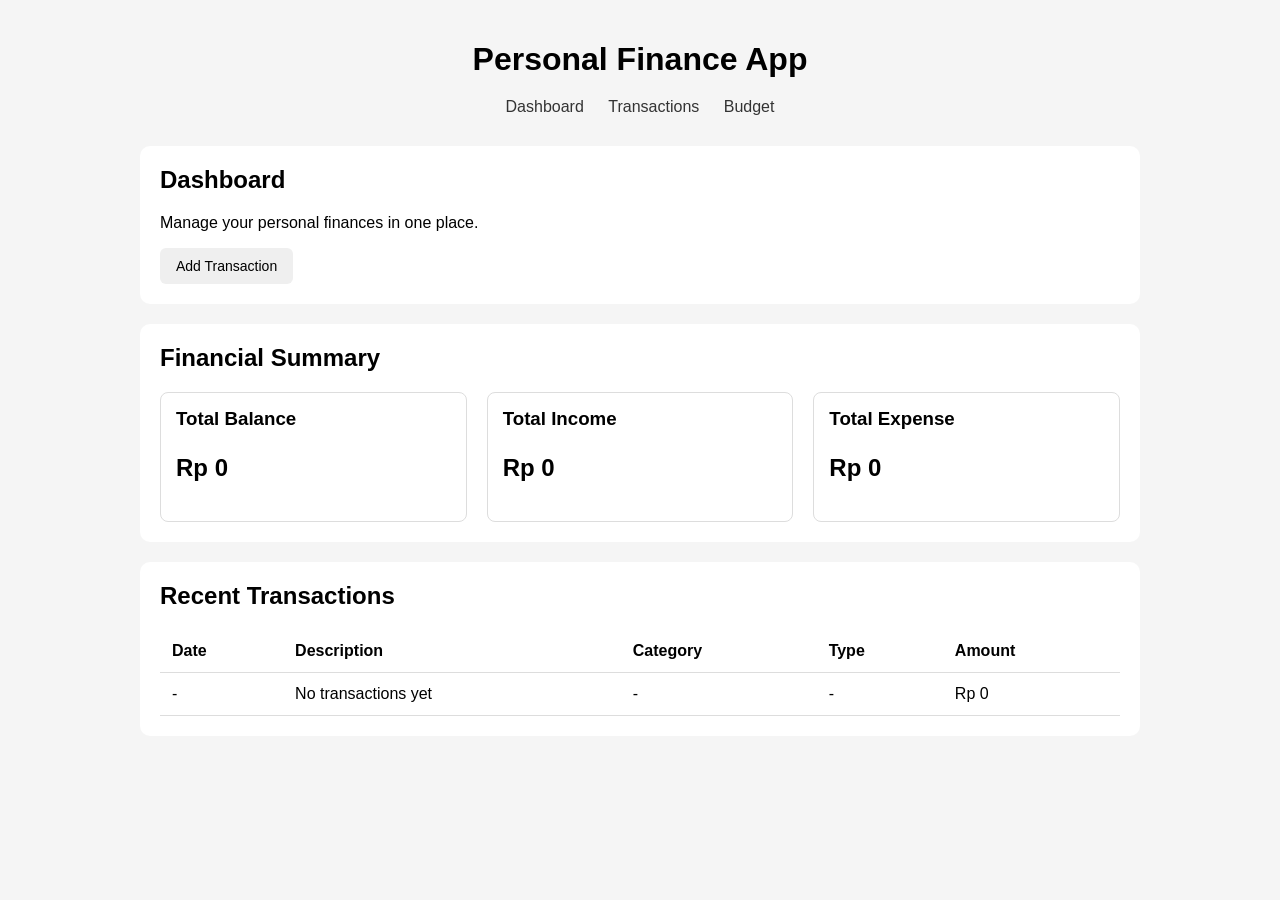
==== frontend/index.html @ 4fa8f25d "Build initial frontend dashboard" ====
<!DOCTYPE html>
<html lang="en">
<head>
    <meta charset="UTF-8">
    <meta name="viewport" content="width=device-width, initial-scale=1.0">

    <title>Personal Finance App</title>

    <link rel="stylesheet" href="css/style.css">
</head>
<body>

    <header>
        <h1>Personal Finance App</h1>

        <nav>
            <a href="#">Dashboard</a>
            <a href="#">Transactions</a>
            <a href="#">Budget</a>
        </nav>
    </header>

    <main>
        <section>
            <h2>Dashboard</h2>
            <p>Manage your personal finances in one place.</p>

            <button id="add-transaction-btn">
                Add Transaction
            </button>
        </section>

        <section id="transaction-form-section" class="hidden">
            <h2>Add Transaction</h2>

            <form id="transaction-form">

                <div class="form-container">

                    <div class="form-group">
                        <label for="description">Description</label>
                        <input
                            type="text"
                            id="description"
                            placeholder="e.g. Grocery shopping"
                            required
                        >
                    </div>

                    <div class="form-group">
                        <label for="amount">Amount</label>
                        <input
                            type="number"
                            id="amount"
                            placeholder="e.g. 50000"
                            required
                        >
                    </div>

                    <div class="form-group">
                        <label for="type">Type</label>
                        <select id="type" required>
                            <option value="">Select type</option>
                            <option value="income">Income</option>
                            <option value="expense">Expense</option>
                        </select>
                    </div>

                    <div class="form-group">
                        <label for="category">Category</label>
                        <input
                            type="text"
                            id="category"
                            placeholder="e.g. Food"
                            required
                        >
                    </div>

                    <div class="form-group">
                        <label for="date">Date</label>
                        <input
                            type="date"
                            id="date"
                            required
                        >
                    </div>

                </div>

                <div class="form-actions">
                    <button type="submit">
                        Save Transaction
                    </button>

                    <button type="button" id="cancel-transaction-btn">
                        Cancel
                    </button>
                </div>

            </form>
        </section>

        <section>
            <h2>Financial Summary</h2>

            <div class="summary-container">

                <div class="summary-card">
                    <h3>Total Balance</h3>
                    <p>Rp 0</p>
                </div>

                <div class="summary-card">
                    <h3>Total Income</h3>
                    <p>Rp 0</p>
                </div>

                <div class="summary-card">
                    <h3>Total Expense</h3>
                    <p>Rp 0</p>
                </div>

            </div>
        </section>

        <section>
            <h2>Recent Transactions</h2>

            <table>
                <thead>
                    <tr>
                        <th>Date</th>
                        <th>Description</th>
                        <th>Category</th>
                        <th>Type</th>
                        <th>Amount</th>
                    </tr>
                </thead>

                <tbody>
                    <tr>
                        <td>-</td>
                        <td>No transactions yet</td>
                        <td>-</td>
                        <td>-</td>
                        <td>Rp 0</td>
                    </tr>
                </tbody>
            </table>
        </section>
    </main>

    <script src="js/script.js"></script>
</body>
</html>
---- frontend/css/style.css ----
body {
    font-family: Arial, sans-serif;
    background-color: #f5f5f5;
    margin: 0;
    padding: 20px;
}

header {
    text-align: center;
    margin-bottom: 30px;
}

nav {
    margin-top: 20px;
}

nav a {
    margin: 0 10px;
    text-decoration: none;
    color: #333;
}

nav a:hover {
    text-decoration: underline;
}

main {
    max-width: 1000px;
    margin: 0 auto;
}

section {
    background-color: white;
    padding: 20px;
    margin-bottom: 20px;
    border-radius: 10px;
}

h1 {
    margin-bottom: 10px;
}

h2 {
    margin-top: 0;
}

button {
    padding: 10px 16px;
    border: none;
    border-radius: 6px;
    cursor: pointer;
    font-size: 14px;
}

.summary-container {
    display: flex;
    gap: 20px;
}

.summary-card {
    flex: 1;
    padding: 15px;
    border: 1px solid #ddd;
    border-radius: 8px;
}

.summary-card h3 {
    margin-top: 0;
}

.summary-card p {
    font-size: 24px;
    font-weight: bold;
}

table {
    width: 100%;
    border-collapse: collapse;
}

th,
td {
    padding: 12px;
    text-align: left;
    border-bottom: 1px solid #ddd;
}

th {
    font-weight: bold;
}

.hidden {
    display: none;
}

.form-container {
    display: grid;
    grid-template-columns: 1fr 1fr;
    gap: 15px 20px;
}

.form-group {
    margin-bottom: 5px;
}

.form-group label {
    display: block;
    margin-bottom: 5px;
    font-weight: bold;
}

.form-group input,
.form-group select {
    width: 100%;
    padding: 10px;
    box-sizing: border-box;
    border: 1px solid #ccc;
    border-radius: 6px;
}

.form-actions {
    display: flex;
    gap: 10px;
    margin-top: 20px;
}

@media (max-width: 600px) {
    body {
        padding: 10px;
    }

    .summary-container {
        flex-direction: column;
    }

    .form-container {
        grid-template-columns: 1fr;
    }

    nav a {
        display: block;
        margin: 10px 0;
    }

    table {
        font-size: 12px;
    }

    th,
    td {
        padding: 8px;
    }
}
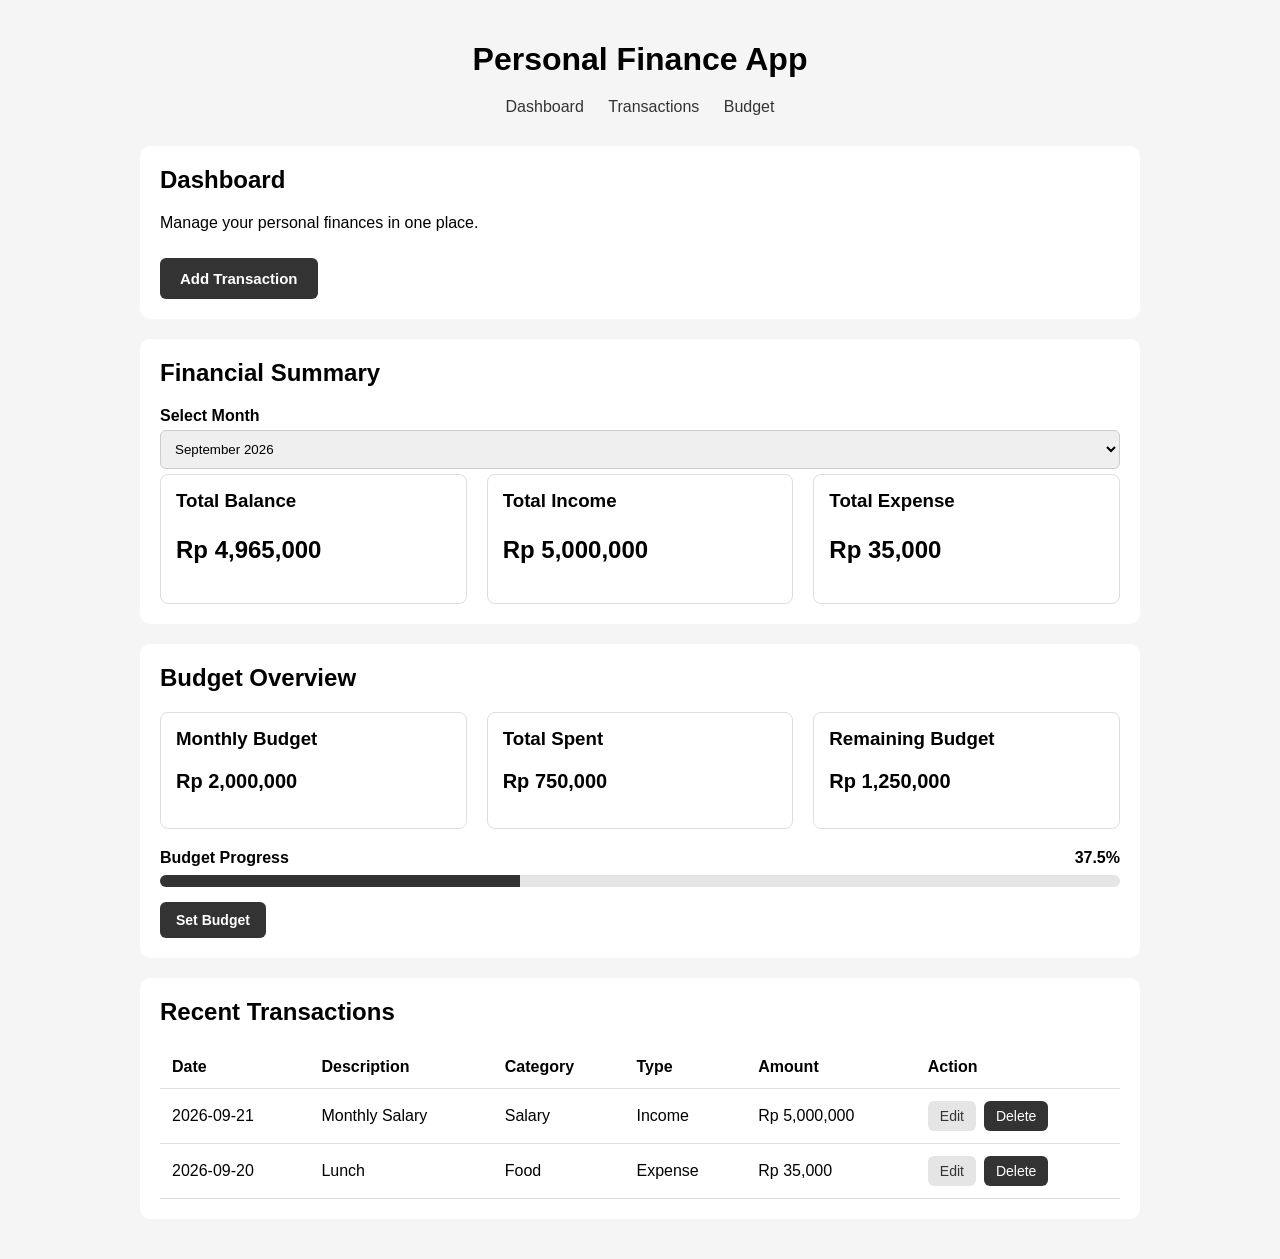
==== commit 2d393045: "Build dashboard UI and budget overview" ====
--- a/frontend/index.html
+++ b/frontend/index.html
@@ -21,6 +21,7 @@
     </header>
 
     <main>
+
         <section>
             <h2>Dashboard</h2>
             <p>Manage your personal finances in one place.</p>
@@ -30,7 +31,80 @@
             </button>
         </section>
 
+        <section>
+            <h2>Financial Summary</h2>
+
+            <div class="form-group">
+                <label for="summary-month">Select Month</label>
+
+                <select id="summary-month">
+                    <option value="2026-09">September 2026</option>
+                </select>
+            </div>
+
+            <div class="summary-container">
+
+                <div class="summary-card">
+                    <h3>Total Balance</h3>
+                    <p>Rp 4,965,000</p>
+                </div>
+
+                <div class="summary-card">
+                    <h3>Total Income</h3>
+                    <p>Rp 5,000,000</p>
+                </div>
+
+                <div class="summary-card">
+                    <h3>Total Expense</h3>
+                    <p>Rp 35,000</p>
+                </div>
+
+            </div>
+        </section>
+
+        <section>
+            <h2>Budget Overview</h2>
+
+            <div class="budget-container">
+
+                <div class="budget-item">
+                    <h3>Monthly Budget</h3>
+                    <p>Rp 2,000,000</p>
+                </div>
+
+                <div class="budget-item">
+                    <h3>Total Spent</h3>
+                    <p>Rp 750,000</p>
+                </div>
+
+                <div class="budget-item">
+                    <h3>Remaining Budget</h3>
+                    <p>Rp 1,250,000</p>
+                </div>
+
+            </div>
+
+            <div class="budget-progress">
+
+                <div class="budget-progress-header">
+                    <span>Budget Progress</span>
+                    <span>37.5%</span>
+                </div>
+
+                <div class="progress-bar">
+                    <div class="progress-fill"></div>
+                </div>
+
+            </div>
+
+            <button type="button" id="set-budget-btn">
+                Set Budget
+            </button>
+
+        </section>
+
         <section id="transaction-form-section" class="hidden">
+
             <h2>Add Transaction</h2>
 
             <form id="transaction-form">
@@ -42,7 +116,7 @@
                         <input
                             type="text"
                             id="description"
-                            placeholder="e.g. Grocery shopping"
+                            placeholder="Example: Monthly salary"
                             required
                         >
                     </div>
@@ -52,7 +126,8 @@
                         <input
                             type="number"
                             id="amount"
-                            placeholder="e.g. 50000"
+                            placeholder="Example: 5000000"
+                            min="0"
                             required
                         >
                     </div>
@@ -68,12 +143,16 @@
 
                     <div class="form-group">
                         <label for="category">Category</label>
-                        <input
-                            type="text"
-                            id="category"
-                            placeholder="e.g. Food"
-                            required
-                        >
+                        <select id="category" required>
+                            <option value="">Select category</option>
+                            <option value="salary">Salary</option>
+                            <option value="food">Food</option>
+                            <option value="transportation">Transportation</option>
+                            <option value="shopping">Shopping</option>
+                            <option value="bills">Bills</option>
+                            <option value="entertainment">Entertainment</option>
+                            <option value="other">Other</option>
+                        </select>
                     </div>
 
                     <div class="form-group">
@@ -88,6 +167,7 @@
                 </div>
 
                 <div class="form-actions">
+
                     <button type="submit">
                         Save Transaction
                     </button>
@@ -95,38 +175,18 @@
                     <button type="button" id="cancel-transaction-btn">
                         Cancel
                     </button>
+
                 </div>
 
             </form>
-        </section>
-
-        <section>
-            <h2>Financial Summary</h2>
-
-            <div class="summary-container">
-
-                <div class="summary-card">
-                    <h3>Total Balance</h3>
-                    <p>Rp 0</p>
-                </div>
-
-                <div class="summary-card">
-                    <h3>Total Income</h3>
-                    <p>Rp 0</p>
-                </div>
-
-                <div class="summary-card">
-                    <h3>Total Expense</h3>
-                    <p>Rp 0</p>
-                </div>
-
-            </div>
+
         </section>
 
         <section>
             <h2>Recent Transactions</h2>
 
             <table>
+
                 <thead>
                     <tr>
                         <th>Date</th>
@@ -134,20 +194,55 @@
                         <th>Category</th>
                         <th>Type</th>
                         <th>Amount</th>
+                        <th>Action</th>
                     </tr>
                 </thead>
 
                 <tbody>
+
                     <tr>
-                        <td>-</td>
-                        <td>No transactions yet</td>
-                        <td>-</td>
-                        <td>-</td>
-                        <td>Rp 0</td>
+                        <td>2026-09-21</td>
+                        <td>Monthly Salary</td>
+                        <td>Salary</td>
+                        <td>Income</td>
+                        <td>Rp 5,000,000</td>
+                        <td>
+                            <div class="action-buttons">
+                                <button type="button" class="edit-btn">
+                                    Edit
+                                </button>
+
+                                <button type="button" class="delete-btn">
+                                    Delete
+                                </button>
+                            </div>
+                        </td>
                     </tr>
+
+                    <tr>
+                        <td>2026-09-20</td>
+                        <td>Lunch</td>
+                        <td>Food</td>
+                        <td>Expense</td>
+                        <td>Rp 35,000</td>
+                        <td>
+                            <div class="action-buttons">
+                                <button type="button" class="edit-btn">
+                                    Edit
+                                </button>
+
+                                <button type="button" class="delete-btn">
+                                    Delete
+                                </button>
+                            </div>
+                        </td>
+                    </tr>
+
                 </tbody>
+
             </table>
         </section>
+
     </main>
 
     <script src="js/script.js"></script>
--- a/frontend/css/style.css
+++ b/frontend/css/style.css
@@ -52,6 +52,19 @@
     font-size: 14px;
 }
 
+#add-transaction-btn {
+    margin-top: 10px;
+    padding: 12px 20px;
+    font-weight: bold;
+    font-size: 15px;
+    background-color: #333;
+    color: white;
+}
+
+#add-transaction-btn:hover {
+    background-color: #555;
+}
+
 .summary-container {
     display: flex;
     gap: 20px;
@@ -71,6 +84,63 @@
 .summary-card p {
     font-size: 24px;
     font-weight: bold;
+}
+
+.budget-container {
+    display: flex;
+    gap: 20px;
+}
+
+.budget-item {
+    flex: 1;
+    padding: 15px;
+    border: 1px solid #ddd;
+    border-radius: 8px;
+}
+
+.budget-item h3 {
+    margin-top: 0;
+}
+
+.budget-item p {
+    font-size: 20px;
+    font-weight: bold;
+}
+
+.budget-progress {
+    margin-top: 20px;
+}
+
+.budget-progress-header {
+    display: flex;
+    justify-content: space-between;
+    margin-bottom: 8px;
+    font-weight: bold;
+}
+
+.progress-bar {
+    width: 100%;
+    height: 12px;
+    background-color: #e5e5e5;
+    border-radius: 6px;
+    overflow: hidden;
+}
+
+.progress-fill {
+    width: 37.5%;
+    height: 100%;
+    background-color: #333;
+}
+
+#set-budget-btn {
+    margin-top: 15px;
+    background-color: #333;
+    color: white;
+    font-weight: bold;
+}
+
+#set-budget-btn:hover {
+    background-color: #555;
 }
 
 table {
@@ -124,6 +194,50 @@
     margin-top: 20px;
 }
 
+.form-actions button[type="submit"] {
+    background-color: #333;
+    color: white;
+    font-weight: bold;
+}
+
+.form-actions button[type="submit"]:hover {
+    background-color: #555;
+}
+
+#cancel-transaction-btn {
+    background-color: #e5e5e5;
+    color: #333;
+}
+
+#cancel-transaction-btn:hover {
+    background-color: #d5d5d5;
+}
+
+.action-buttons {
+    display: flex;
+    gap: 8px;
+}
+
+.edit-btn {
+    background-color: #e5e5e5;
+    color: #333;
+    padding: 7px 12px;
+}
+
+.edit-btn:hover {
+    background-color: #d5d5d5;
+}
+
+.delete-btn {
+    background-color: #333;
+    color: white;
+    padding: 7px 12px;
+}
+
+.delete-btn:hover {
+    background-color: #555;
+}
+
 @media (max-width: 600px) {
     body {
         padding: 10px;
@@ -133,6 +247,10 @@
         flex-direction: column;
     }
 
+    .budget-container {
+        flex-direction: column;
+    }
+
     .form-container {
         grid-template-columns: 1fr;
     }
@@ -150,4 +268,8 @@
     td {
         padding: 8px;
     }
+
+    .action-buttons {
+        flex-direction: column;
+    }
 }
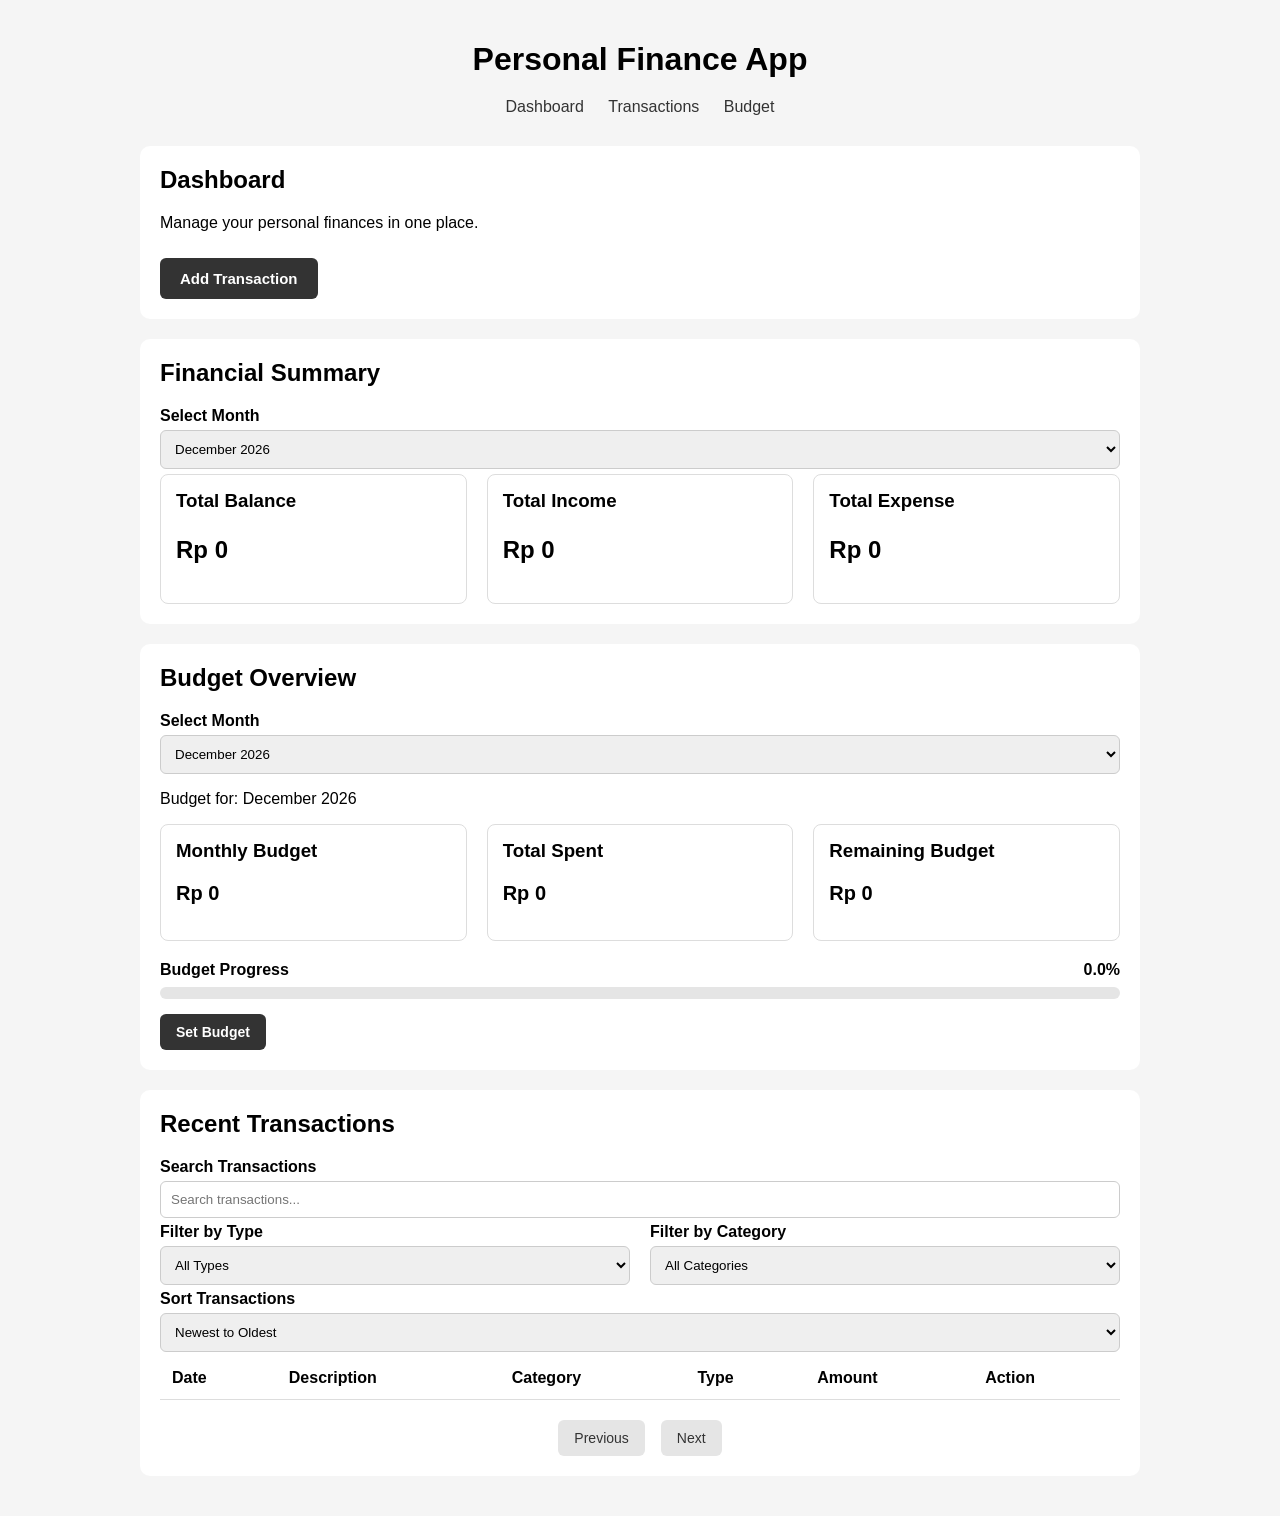
==== commit b6056128: "Add transaction management features" ====
--- a/frontend/index.html
+++ b/frontend/index.html
@@ -23,63 +23,119 @@
     <main>
 
         <section>
+
             <h2>Dashboard</h2>
-            <p>Manage your personal finances in one place.</p>
+
+            <p>
+                Manage your personal finances in one place.
+            </p>
 
             <button id="add-transaction-btn">
                 Add Transaction
             </button>
+
         </section>
 
         <section>
+
             <h2>Financial Summary</h2>
 
             <div class="form-group">
-                <label for="summary-month">Select Month</label>
+
+                <label for="summary-month">
+                    Select Month
+                </label>
 
                 <select id="summary-month">
-                    <option value="2026-09">September 2026</option>
                 </select>
+
             </div>
 
             <div class="summary-container">
 
                 <div class="summary-card">
+
                     <h3>Total Balance</h3>
-                    <p>Rp 4,965,000</p>
+
+                    <p id="total-balance">
+                        Rp 0
+                    </p>
+
                 </div>
 
                 <div class="summary-card">
+
                     <h3>Total Income</h3>
-                    <p>Rp 5,000,000</p>
+
+                    <p id="total-income">
+                        Rp 0
+                    </p>
+
                 </div>
 
                 <div class="summary-card">
+
                     <h3>Total Expense</h3>
-                    <p>Rp 35,000</p>
-                </div>
-
-            </div>
+
+                    <p id="total-expense">
+                        Rp 0
+                    </p>
+
+                </div>
+
+            </div>
+
         </section>
 
         <section>
+
             <h2>Budget Overview</h2>
 
+            <div class="form-group">
+
+                <label for="budget-overview-month">
+                    Select Month
+                </label>
+
+                <select id="budget-overview-month">
+                </select>
+
+            </div>
+
+            <p id="budget-month-display">
+                Budget for: September 2026
+            </p>
+
             <div class="budget-container">
 
                 <div class="budget-item">
+
                     <h3>Monthly Budget</h3>
-                    <p>Rp 2,000,000</p>
+
+                    <p id="monthly-budget">
+                        Rp 2,000,000
+                    </p>
+
                 </div>
 
                 <div class="budget-item">
+
                     <h3>Total Spent</h3>
-                    <p>Rp 750,000</p>
+
+                    <p id="total-spent">
+                        Rp 750,000
+                    </p>
+
                 </div>
 
                 <div class="budget-item">
+
                     <h3>Remaining Budget</h3>
-                    <p>Rp 1,250,000</p>
+
+                    <p id="remaining-budget">
+                        Rp 1,250,000
+                    </p>
+
                 </div>
 
             </div>
@@ -87,42 +143,133 @@
             <div class="budget-progress">
 
                 <div class="budget-progress-header">
-                    <span>Budget Progress</span>
-                    <span>37.5%</span>
+
+                    <span>
+                        Budget Progress
+                    </span>
+
+                    <span id="budget-percentage">
+                        37.5%
+                    </span>
+
                 </div>
 
                 <div class="progress-bar">
-                    <div class="progress-fill"></div>
-                </div>
-
-            </div>
-
-            <button type="button" id="set-budget-btn">
+
+                    <div
+                        class="progress-fill"
+                        id="progress-fill"
+                    ></div>
+
+                </div>
+
+            </div>
+
+            <button
+                type="button"
+                id="set-budget-btn"
+            >
                 Set Budget
             </button>
 
         </section>
 
-        <section id="transaction-form-section" class="hidden">
-
-            <h2>Add Transaction</h2>
+        <section
+            id="budget-form-section"
+            class="hidden"
+        >
+
+            <h2>Set Budget</h2>
+
+            <form id="budget-form">
+
+                <div class="form-container">
+
+                    <div class="form-group">
+
+                        <label for="budget-month">
+                            Month
+                        </label>
+
+                        <input
+                            type="month"
+                            id="budget-month"
+                            required
+                        >
+
+                    </div>
+
+                    <div class="form-group">
+
+                        <label for="budget-amount">
+                            Budget Amount
+                        </label>
+
+                        <input
+                            type="number"
+                            id="budget-amount"
+                            placeholder="Example: 2000000"
+                            min="0"
+                            required
+                        >
+
+                    </div>
+
+                </div>
+
+                <div class="form-actions">
+
+                    <button type="submit">
+                        Save Budget
+                    </button>
+
+                    <button
+                        type="button"
+                        id="cancel-budget-btn"
+                    >
+                        Cancel
+                    </button>
+
+                </div>
+
+            </form>
+
+        </section>
+
+        <section
+            id="transaction-form-section"
+            class="hidden"
+        >
+
+            <h2 id="transaction-form-title">
+                Add Transaction
+            </h2>
 
             <form id="transaction-form">
 
                 <div class="form-container">
 
                     <div class="form-group">
-                        <label for="description">Description</label>
+
+                        <label for="description">
+                            Description
+                        </label>
+
                         <input
                             type="text"
                             id="description"
                             placeholder="Example: Monthly salary"
                             required
                         >
-                    </div>
-
-                    <div class="form-group">
-                        <label for="amount">Amount</label>
+
+                    </div>
+
+                    <div class="form-group">
+
+                        <label for="amount">
+                            Amount
+                        </label>
+
                         <input
                             type="number"
                             id="amount"
@@ -130,49 +277,130 @@
                             min="0"
                             required
                         >
-                    </div>
-
-                    <div class="form-group">
-                        <label for="type">Type</label>
-                        <select id="type" required>
-                            <option value="">Select type</option>
-                            <option value="income">Income</option>
-                            <option value="expense">Expense</option>
+
+                    </div>
+
+                    <div class="form-group">
+
+                        <label for="type">
+                            Type
+                        </label>
+
+                        <select
+                            id="type"
+                            required
+                        >
+
+                            <option value="">
+                                Select type
+                            </option>
+
+                            <option value="income">
+                                Income
+                            </option>
+
+                            <option value="expense">
+                                Expense
+                            </option>
+
                         </select>
-                    </div>
-
-                    <div class="form-group">
-                        <label for="category">Category</label>
-                        <select id="category" required>
-                            <option value="">Select category</option>
-                            <option value="salary">Salary</option>
-                            <option value="food">Food</option>
-                            <option value="transportation">Transportation</option>
-                            <option value="shopping">Shopping</option>
-                            <option value="bills">Bills</option>
-                            <option value="entertainment">Entertainment</option>
-                            <option value="other">Other</option>
+
+                    </div>
+
+                    <div class="form-group">
+
+                        <label for="category">
+                            Category
+                        </label>
+
+                        <select
+                            id="category"
+                            required
+                        >
+
+                            <option value="">
+                                Select category
+                            </option>
+
                         </select>
-                    </div>
-
-                    <div class="form-group">
-                        <label for="date">Date</label>
+
+                        <button
+                            type="button"
+                            id="add-category-btn"
+                        >
+                            + Add New Category
+                        </button>
+
+                    </div>
+
+                    <div
+                        id="category-form-section"
+                        class="hidden"
+                    >
+
+                        <div class="form-group">
+
+                            <label for="category-name">
+                                New Category
+                            </label>
+
+                            <input
+                                type="text"
+                                id="category-name"
+                                placeholder="Example: Education"
+                            >
+
+                        </div>
+
+                        <div class="form-actions">
+
+                            <button
+                                type="button"
+                                id="save-category-btn"
+                            >
+                                Add Category
+                            </button>
+
+                            <button
+                                type="button"
+                                id="cancel-category-btn"
+                            >
+                                Cancel
+                            </button>
+
+                        </div>
+
+                    </div>
+
+                    <div class="form-group">
+
+                        <label for="date">
+                            Date
+                        </label>
+
                         <input
                             type="date"
                             id="date"
                             required
                         >
+
                     </div>
 
                 </div>
 
                 <div class="form-actions">
 
-                    <button type="submit">
-                        Save Transaction
+                    <button
+                        type="submit"
+                        id="transaction-submit-btn"
+                    >
+                        Add Transaction
                     </button>
 
-                    <button type="button" id="cancel-transaction-btn">
+                    <button
+                        type="button"
+                        id="cancel-transaction-btn"
+                    >
                         Cancel
                     </button>
 
@@ -183,68 +411,154 @@
         </section>
 
         <section>
+
             <h2>Recent Transactions</h2>
 
+            <div class="form-group">
+
+                <label for="transaction-search">
+                    Search Transactions
+                </label>
+
+                <input
+                    type="text"
+                    id="transaction-search"
+                    placeholder="Search transactions..."
+                >
+
+            </div>
+
+            <div class="form-container">
+
+                <div class="form-group">
+
+                    <label for="transaction-type-filter">
+                        Filter by Type
+                    </label>
+
+                    <select id="transaction-type-filter">
+
+                        <option value="all">
+                            All Types
+                        </option>
+
+                        <option value="income">
+                            Income
+                        </option>
+
+                        <option value="expense">
+                            Expense
+                        </option>
+
+                    </select>
+
+                </div>
+
+                <div class="form-group">
+
+                    <label for="transaction-category-filter">
+                        Filter by Category
+                    </label>
+
+                    <select id="transaction-category-filter">
+
+                        <option value="all">
+                            All Categories
+                        </option>
+
+                    </select>
+
+                </div>
+
+            </div>
+
+            <div class="form-group">
+
+                <label for="transaction-sort">
+                    Sort Transactions
+                </label>
+
+                <select id="transaction-sort">
+
+                    <option value="newest">
+                        Newest to Oldest
+                    </option>
+
+                    <option value="oldest">
+                        Oldest to Newest
+                    </option>
+
+                    <option value="highest">
+                        Highest Amount
+                    </option>
+
+                    <option value="lowest">
+                        Lowest Amount
+                    </option>
+
+                </select>
+
+            </div>
+
             <table>
 
                 <thead>
+
                     <tr>
+
                         <th>Date</th>
+
                         <th>Description</th>
+
                         <th>Category</th>
+
                         <th>Type</th>
+
                         <th>Amount</th>
+
                         <th>Action</th>
+
                     </tr>
+
                 </thead>
 
-                <tbody>
-
-                    <tr>
-                        <td>2026-09-21</td>
-                        <td>Monthly Salary</td>
-                        <td>Salary</td>
-                        <td>Income</td>
-                        <td>Rp 5,000,000</td>
-                        <td>
-                            <div class="action-buttons">
-                                <button type="button" class="edit-btn">
-                                    Edit
-                                </button>
-
-                                <button type="button" class="delete-btn">
-                                    Delete
-                                </button>
-                            </div>
-                        </td>
-                    </tr>
-
-                    <tr>
-                        <td>2026-09-20</td>
-                        <td>Lunch</td>
-                        <td>Food</td>
-                        <td>Expense</td>
-                        <td>Rp 35,000</td>
-                        <td>
-                            <div class="action-buttons">
-                                <button type="button" class="edit-btn">
-                                    Edit
-                                </button>
-
-                                <button type="button" class="delete-btn">
-                                    Delete
-                                </button>
-                            </div>
-                        </td>
-                    </tr>
-
+                <tbody id="transaction-table-body">
                 </tbody>
 
             </table>
+
+            <div
+                id="pagination"
+                class="pagination"
+            >
+
+                <button
+                    type="button"
+                    id="previous-page-btn"
+                >
+                    Previous
+                </button>
+
+                <div
+                    id="pagination-numbers"
+                    class="pagination-numbers"
+                >
+                </div>
+
+                <button
+                    type="button"
+                    id="next-page-btn"
+                >
+                    Next
+                </button>
+
+            </div>
+
         </section>
 
     </main>
 
     <script src="js/script.js"></script>
+
 </body>
 </html>
--- a/frontend/css/style.css
+++ b/frontend/css/style.css
@@ -141,6 +141,15 @@
 
 #set-budget-btn:hover {
     background-color: #555;
+}
+
+#cancel-budget-btn {
+    background-color: #e5e5e5;
+    color: #333;
+}
+
+#cancel-budget-btn:hover {
+    background-color: #d5d5d5;
 }
 
 table {
@@ -213,6 +222,45 @@
     background-color: #d5d5d5;
 }
 
+#add-category-btn {
+    margin-top: 8px;
+    padding: 7px 12px;
+    background-color: #e5e5e5;
+    color: #333;
+    font-size: 13px;
+}
+
+#add-category-btn:hover {
+    background-color: #d5d5d5;
+}
+
+#category-form-section {
+    grid-column: 1 / -1;
+    padding: 15px;
+    border: 1px solid #ddd;
+    border-radius: 8px;
+    margin-top: 5px;
+}
+
+#save-category-btn {
+    background-color: #333;
+    color: white;
+    font-weight: bold;
+}
+
+#save-category-btn:hover {
+    background-color: #555;
+}
+
+#cancel-category-btn {
+    background-color: #e5e5e5;
+    color: #333;
+}
+
+#cancel-category-btn:hover {
+    background-color: #d5d5d5;
+}
+
 .action-buttons {
     display: flex;
     gap: 8px;
@@ -236,6 +284,39 @@
 
 .delete-btn:hover {
     background-color: #555;
+}
+
+.pagination {
+    display: flex;
+    justify-content: center;
+    align-items: center;
+    width: 100%;
+    gap: 8px;
+    margin-top: 20px;
+}
+
+.pagination button {
+    background-color: #e5e5e5;
+    color: #333;
+}
+
+.pagination button:hover {
+    background-color: #d5d5d5;
+}
+
+.pagination-numbers {
+    display: flex;
+    justify-content: center;
+    gap: 8px;
+}
+
+.pagination-numbers button {
+    min-width: 38px;
+}
+
+.pagination-numbers button.active {
+    background-color: #333;
+    color: white;
 }
 
 @media (max-width: 600px) {
@@ -272,4 +353,8 @@
     .action-buttons {
         flex-direction: column;
     }
+
+    #category-form-section {
+        grid-column: auto;
+    }
 }
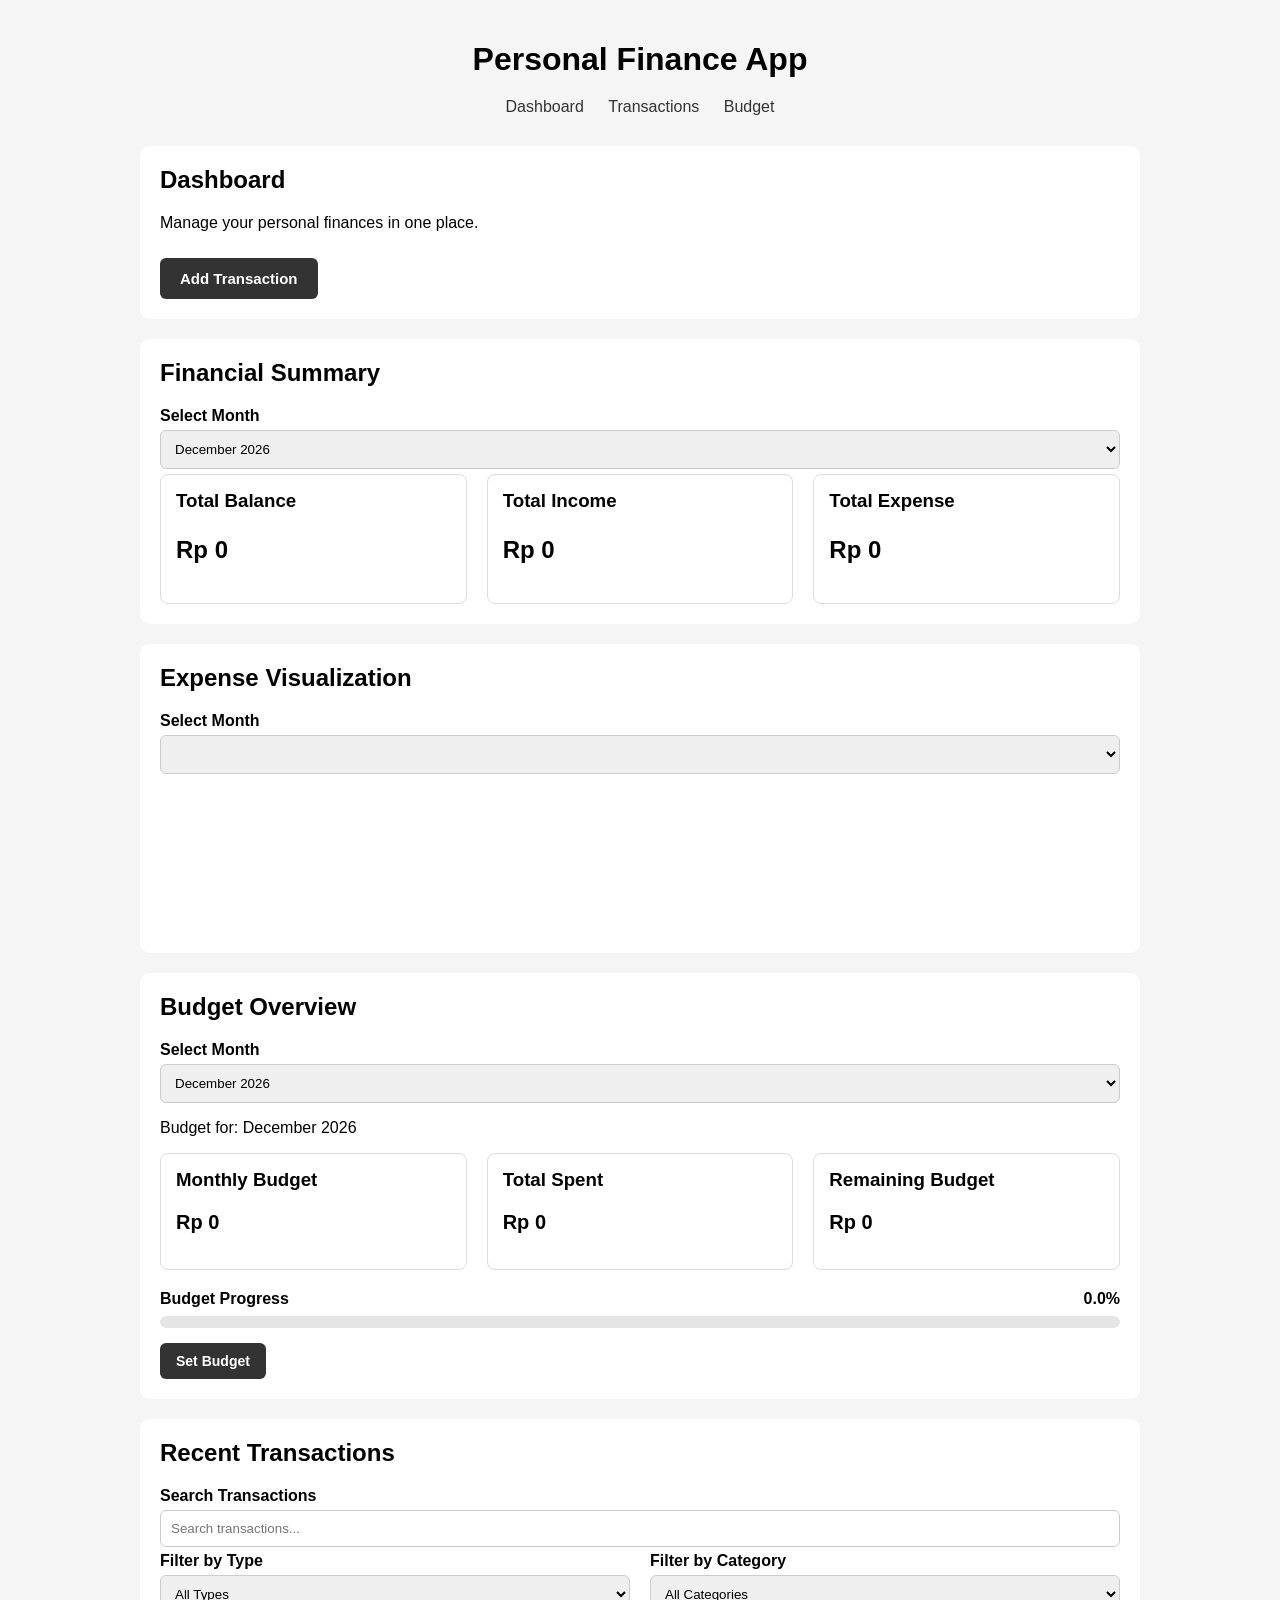
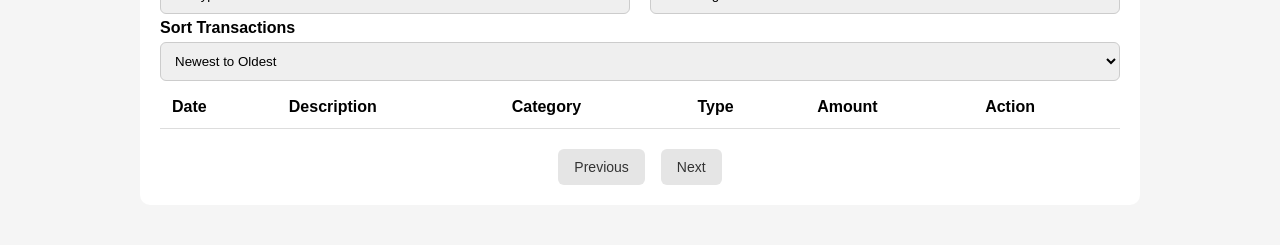
==== commit 8b9deee8: "Add expense visualization section" ====
--- a/frontend/index.html
+++ b/frontend/index.html
@@ -89,6 +89,29 @@
 
         <section>
 
+            <h2>Expense Visualization</h2>
+
+            <div class="form-group">
+
+                <label for="expense-chart-month">
+                    Select Month
+                </label>
+
+                <select id="expense-chart-month">
+                </select>
+
+            </div>
+
+            <div class="chart-container">
+
+                <canvas id="expense-chart"></canvas>
+
+            </div>
+
+        </section>
+
+        <section>
+
             <h2>Budget Overview</h2>
 
             <div class="form-group">
